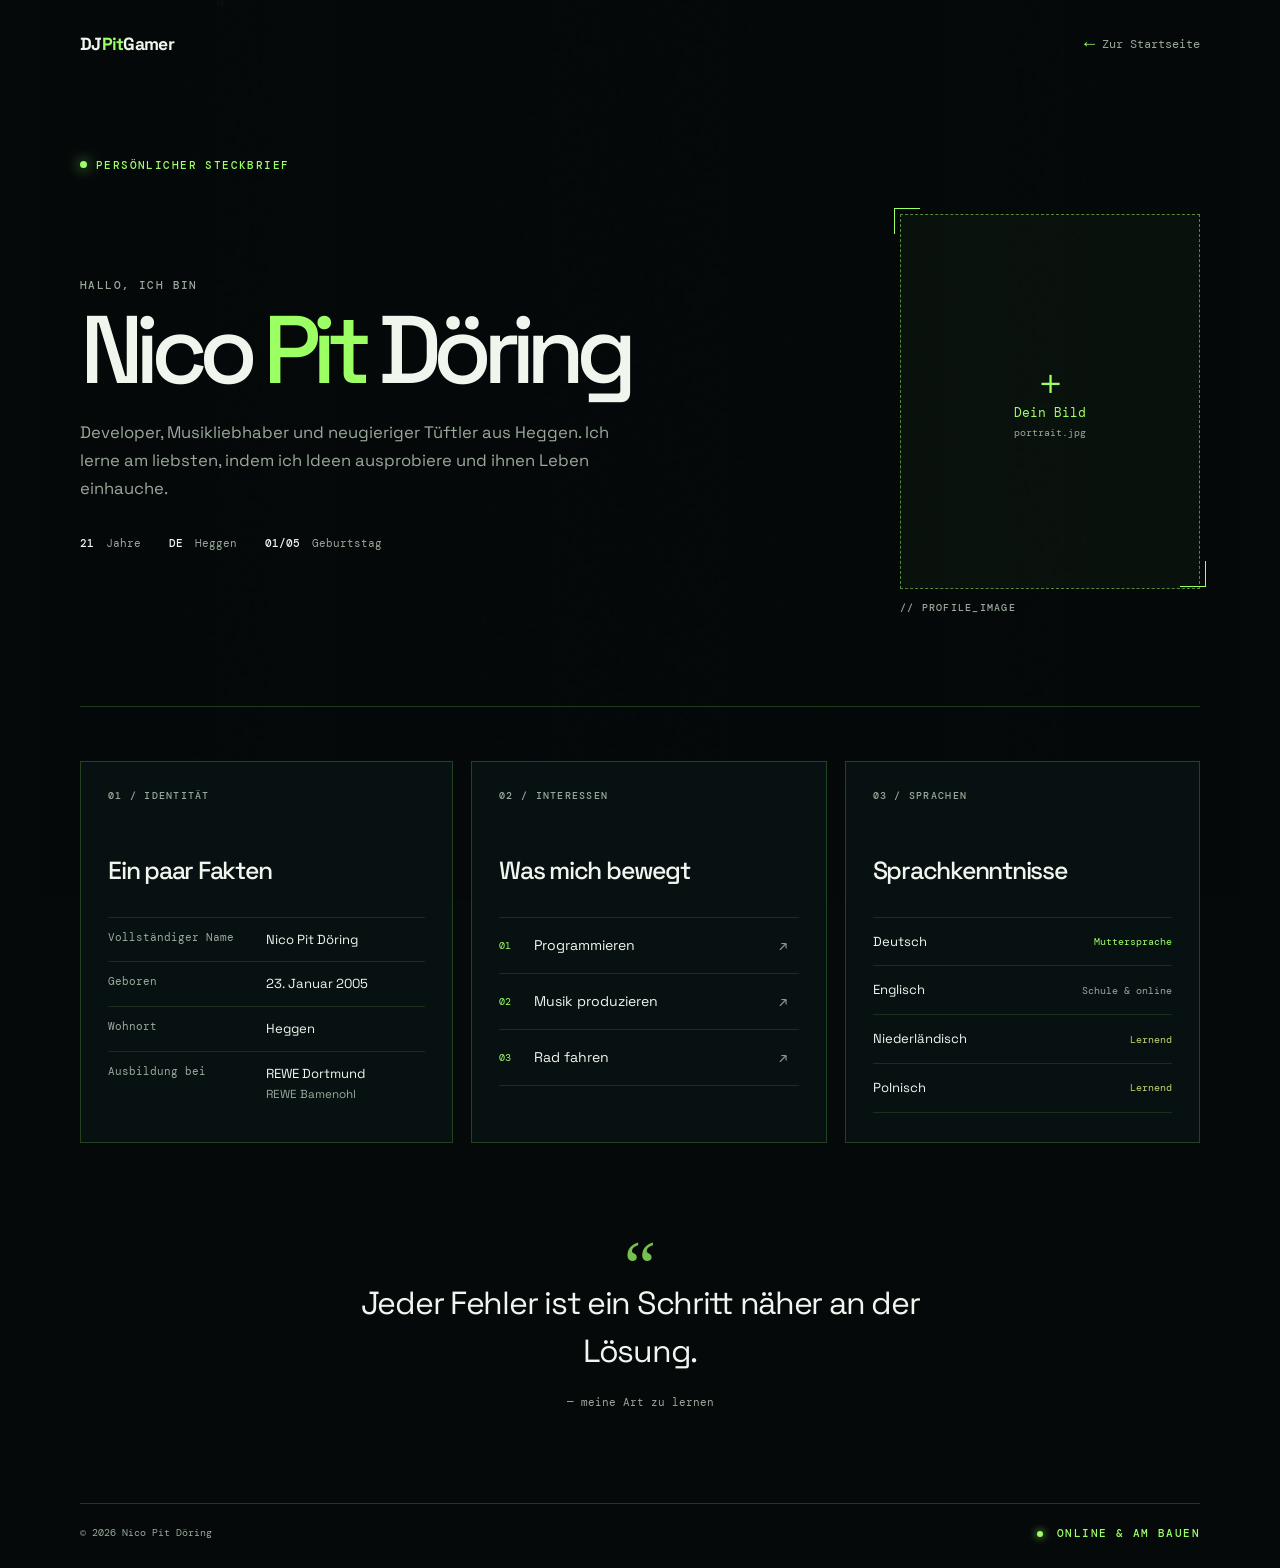
==== about/index.html @ 33ad19eb "Neuer Ordner mit Steckbried Hinzugefügt" ====
<!doctype html>
<html lang="de">
<head>
  <meta charset="utf-8">
  <meta name="viewport" content="width=device-width, initial-scale=1">
  <meta name="description" content="Privater Steckbrief von Nico Pit Döring – Entwickler, Musikproduzent und Fahrradfahrer.">
  <title>Über mich | Nico Pit Döring</title>
  <link rel="preconnect" href="https://fonts.googleapis.com">
  <link rel="preconnect" href="https://fonts.gstatic.com" crossorigin>
  <link href="https://fonts.googleapis.com/css2?family=DM+Mono:wght@400;500&family=Space+Grotesk:wght@400;500;600;700&display=swap" rel="stylesheet">
  <link rel="stylesheet" href="about.css">
</head>
<body>
  <canvas id="matrix" aria-hidden="true"></canvas>
  <div class="noise" aria-hidden="true"></div>

  <header class="site-header">
    <a class="brand" href="index.html" aria-label="Zur Startseite">DJ<span>Pit</span>Gamer</a>
    <a class="back-link" href="index.html"><span aria-hidden="true">←</span> Zur Startseite</a>
  </header>

  <main class="page-shell">
    <section class="profile-hero" aria-labelledby="page-title">
      <div class="eyebrow"><span></span> Persönlicher Steckbrief</div>
      <div class="hero-grid">
        <div class="intro-copy">
          <p class="kicker">Hallo, ich bin</p>
          <h1 id="page-title">Nico <strong>Pit</strong> Döring</h1>
          <p class="lead">Developer, Musikliebhaber und neugieriger Tüftler aus Heggen. Ich lerne am liebsten, indem ich Ideen ausprobiere und ihnen Leben einhauche.</p>
          <div class="quick-facts" aria-label="Kurzinformationen">
            <span><b>21</b> Jahre</span>
            <span><b>DE</b> Heggen</span>
            <span><b>01/05</b> Geburtstag</span>
          </div>
        </div>

        <div class="portrait-wrap">
          <!-- Bild hier einfügen: <img src="images/nico.jpg" alt="Portrait von Nico Pit Döring"> -->
          <div class="portrait-placeholder" role="img" aria-label="Platzhalter für ein persönliches Portrait">
            <div class="portrait-icon">＋</div>
            <span>Dein Bild</span>
            <small>portrait.jpg</small>
          </div>
          <span class="portrait-label">// profile_image</span>
        </div>
      </div>
    </section>

    <section class="details-grid" aria-label="Steckbriefdetails">
      <article class="info-card identity-card">
        <div class="card-label">01 / IDENTITÄT</div>
        <h2>Ein paar Fakten</h2>
        <dl class="facts-list">
          <div><dt>Vollständiger Name</dt><dd>Nico Pit Döring</dd></div>
          <div><dt>Geboren</dt><dd>23. Januar 2005</dd></div>
          <div><dt>Wohnort</dt><dd>Heggen</dd></div>
          <div><dt>Ausbildung bei</dt><dd>REWE Dortmund<br><span>REWE Bamenohl</span></dd></div>
        </dl>
      </article>

      <article class="info-card">
        <div class="card-label">02 / INTERESSEN</div>
        <h2>Was mich bewegt</h2>
        <div class="interest-list">
          <div class="interest"><span class="interest-number">01</span><span>Programmieren</span><i>↗</i></div>
          <div class="interest"><span class="interest-number">02</span><span>Musik produzieren</span><i>↗</i></div>
          <div class="interest"><span class="interest-number">03</span><span>Rad fahren</span><i>↗</i></div>
        </div>
      </article>

      <article class="info-card languages-card">
        <div class="card-label">03 / SPRACHEN</div>
        <h2>Sprachkenntnisse</h2>
        <div class="language-list">
          <div class="language-row"><span>Deutsch</span><span class="level native">Muttersprache</span></div>
          <div class="language-row"><span>Englisch</span><span class="level">Schule &amp; online</span></div>
          <div class="language-row"><span>Niederländisch</span><span class="level learning">Lernend</span></div>
          <div class="language-row"><span>Polnisch</span><span class="level learning">Lernend</span></div>
        </div>
      </article>
    </section>

    <section class="quote-section" aria-label="Persönliches Motto">
      <span class="quote-mark">“</span>
      <blockquote>Jeder Fehler ist ein Schritt näher an der Lösung.</blockquote>
      <span class="quote-caption">— meine Art zu lernen</span>
    </section>
  </main>

  <footer class="site-footer">
    <span>© 2026 Nico Pit Döring</span>
    <span class="footer-status"><i></i> online &amp; am bauen</span>
  </footer>

  <script>
    (() => {
      const canvas = document.getElementById('matrix');
      const ctx = canvas.getContext('2d');
      const chars = 'アカサタナハマヤラワ0123456789ABCDEFGHIJKLMNOPQRSTUVWXYZ<>[]{}';
      let columns = 0;
      let drops = [];
      let fontSize = 15;

      function resize() {
        const density = window.innerWidth < 600 ? 24 : 18;
        fontSize = window.innerWidth < 600 ? 13 : 15;
        canvas.width = window.innerWidth;
        canvas.height = window.innerHeight;
        columns = Math.ceil(canvas.width / density);
        drops = Array.from({ length: columns }, () => Math.random() * -40);
      }

      function draw() {
        ctx.fillStyle = 'rgba(5, 9, 10, 0.085)';
        ctx.fillRect(0, 0, canvas.width, canvas.height);
        ctx.font = `${fontSize}px DM Mono, monospace`;
        for (let i = 0; i < drops.length; i++) {
          const char = chars[Math.floor(Math.random() * chars.length)];
          const x = i * (window.innerWidth < 600 ? 24 : 18);
          const y = drops[i] * fontSize;
          ctx.fillStyle = Math.random() > 0.94 ? '#d9ff72' : 'rgba(126, 241, 65, 0.42)';
          ctx.fillText(char, x, y);
          if (y > canvas.height && Math.random() > 0.975) drops[i] = 0;
          drops[i] += 0.72;
        }
        requestAnimationFrame(draw);
      }

      window.addEventListener('resize', resize, { passive: true });
      resize();
      draw();
    })();
  </script>
</body>
</html>
---- about/about.css ----
:root {
  --bg: #05090a;
  --panel: rgba(10, 20, 20, .84);
  --line: rgba(152, 255, 97, .2);
  --text: #f0f5ee;
  --muted: #9aa99b;
  --green: #9cff64;
  --green-soft: #7ef141;
  --mono: 'DM Mono', monospace;
  --sans: 'Space Grotesk', system-ui, sans-serif;
}

* { box-sizing: border-box; }
html { scroll-behavior: smooth; }
body {
  margin: 0;
  min-width: 320px;
  color: var(--text);
  background: var(--bg);
  font-family: var(--sans);
  line-height: 1.5;
  overflow-x: hidden;
}

#matrix { position: fixed; inset: 0; z-index: -3; opacity: .72; }
.noise {
  position: fixed; inset: 0; z-index: -2; pointer-events: none; opacity: .04;
  background-image: url("data:image/svg+xml,%3Csvg viewBox='0 0 160 160' xmlns='http://www.w3.org/2000/svg'%3E%3Cfilter id='n'%3E%3CfeTurbulence type='fractalNoise' baseFrequency='.8' numOctaves='4' stitchTiles='stitch'/%3E%3C/filter%3E%3Crect width='100%25' height='100%25' filter='url(%23n)' opacity='.5'/%3E%3C/svg%3E");
}
body::after { content: ''; position: fixed; inset: 0; z-index: -1; pointer-events: none; background: linear-gradient(90deg, rgba(5,9,10,.96) 0%, rgba(5,9,10,.72) 50%, rgba(5,9,10,.96) 100%); }

.site-header, .site-footer, .page-shell { width: min(1120px, calc(100% - 48px)); margin-inline: auto; }
.site-header { display: flex; justify-content: space-between; align-items: center; padding: 30px 0; }
.brand { color: var(--text); font-size: 1.1rem; font-weight: 700; letter-spacing: -.04em; text-decoration: none; }
.brand span { color: var(--green); }
.back-link { color: var(--muted); font-family: var(--mono); font-size: .75rem; text-decoration: none; transition: color .2s ease; }
.back-link:hover { color: var(--green); }
.back-link span { color: var(--green); font-size: 1.15rem; vertical-align: -1px; }

.profile-hero { padding: 70px 0 92px; border-bottom: 1px solid var(--line); }
.eyebrow, .card-label, .portrait-label, .kicker, .footer-status { color: var(--green); font: 500 .68rem var(--mono); letter-spacing: .13em; text-transform: uppercase; }
.eyebrow { display: flex; align-items: center; gap: 9px; margin-bottom: 42px; }
.eyebrow span { width: 7px; height: 7px; border-radius: 50%; background: var(--green); box-shadow: 0 0 14px var(--green); }
.hero-grid { display: grid; grid-template-columns: 1fr 300px; align-items: center; gap: 80px; }
.kicker { margin: 0 0 14px; color: var(--muted); }
h1, h2, p { margin-top: 0; }
h1 { max-width: 700px; margin-bottom: 25px; font-size: clamp(3.4rem, 7.5vw, 6.8rem); font-weight: 500; letter-spacing: -.095em; line-height: .92; }
h1 strong { color: var(--green); font-weight: 500; }
.lead { max-width: 570px; margin-bottom: 32px; color: var(--muted); font-size: 1.04rem; line-height: 1.7; }
.quick-facts { display: flex; flex-wrap: wrap; gap: 12px 28px; color: var(--muted); font: .7rem var(--mono); }
.quick-facts b { margin-right: 5px; color: var(--text); font-weight: 500; }

.portrait-wrap { position: relative; }
.portrait-placeholder { aspect-ratio: 4 / 5; display: flex; flex-direction: column; justify-content: center; align-items: center; gap: 5px; color: var(--green); border: 1px dashed rgba(156,255,100,.5); background: rgba(156,255,100,.04); text-align: center; }
.portrait-placeholder::before, .portrait-placeholder::after { content: ''; position: absolute; width: 25px; height: 25px; border-color: var(--green); }
.portrait-placeholder::before { top: -6px; left: -6px; border-top: 1px solid; border-left: 1px solid; }
.portrait-placeholder::after { right: -6px; bottom: 27px; border-right: 1px solid; border-bottom: 1px solid; }
.portrait-icon { font-size: 2.2rem; font-weight: 300; line-height: 1; }
.portrait-placeholder span { font: .8rem var(--mono); }
.portrait-placeholder small { color: var(--muted); font: .65rem var(--mono); }
.portrait-label { display: block; margin-top: 12px; color: var(--muted); font-size: .6rem; }

.details-grid { display: grid; grid-template-columns: 1.05fr 1fr 1fr; gap: 18px; padding: 54px 0 70px; }
.info-card { min-height: 320px; padding: 27px; border: 1px solid var(--line); background: var(--panel); backdrop-filter: blur(8px); }
.card-label { margin-bottom: 50px; color: var(--muted); font-size: .61rem; }
h2 { margin-bottom: 28px; font-size: 1.55rem; font-weight: 500; letter-spacing: -.05em; }
.facts-list { margin: 0; }
.facts-list div { display: grid; grid-template-columns: 1fr 1.12fr; gap: 15px; padding: 12px 0; border-top: 1px solid rgba(152,255,97,.12); }
.facts-list dt { color: var(--muted); font: .68rem var(--mono); }
.facts-list dd { margin: 0; font-size: .82rem; }
.facts-list dd span { color: var(--muted); font-size: .73rem; }
.interest-list { border-top: 1px solid rgba(152,255,97,.12); }
.interest { display: grid; grid-template-columns: 35px 1fr 20px; align-items: center; padding: 17px 0; border-bottom: 1px solid rgba(152,255,97,.12); font-size: .88rem; }
.interest-number { color: var(--green); font: .65rem var(--mono); }
.interest i { color: var(--muted); font-style: normal; }
.language-list { border-top: 1px solid rgba(152,255,97,.12); }
.language-row { display: flex; justify-content: space-between; align-items: center; gap: 12px; padding: 14px 0; border-bottom: 1px solid rgba(152,255,97,.12); font-size: .82rem; }
.level { color: var(--muted); font: .61rem var(--mono); text-align: right; }
.level.native { color: var(--green); }
.level.learning { color: #c4d56e; }

.quote-section { padding: 18px 0 90px; text-align: center; }
.quote-mark { display: block; height: 48px; color: var(--green); font: 4.5rem Georgia, serif; line-height: 1; opacity: .75; }
blockquote { max-width: 650px; margin: 0 auto 14px; font-size: clamp(1.35rem, 3vw, 2rem); letter-spacing: -.04em; }
.quote-caption { color: var(--muted); font: .68rem var(--mono); }
.site-footer { display: flex; justify-content: space-between; padding: 22px 0 28px; border-top: 1px solid var(--line); color: var(--muted); font: .65rem var(--mono); }
.footer-status i { display: inline-block; width: 6px; height: 6px; margin-right: 6px; border-radius: 50%; background: var(--green); box-shadow: 0 0 8px var(--green); }

@media (max-width: 850px) { .hero-grid { grid-template-columns: 1fr 220px; gap: 35px; } .details-grid { grid-template-columns: 1fr 1fr; } .languages-card { grid-column: 1 / -1; min-height: auto; } }
@media (max-width: 620px) {
  .site-header, .site-footer, .page-shell { width: min(100% - 36px, 500px); }
  .site-header { padding: 22px 0; }
  .profile-hero { padding: 45px 0 58px; }
  .eyebrow { margin-bottom: 30px; }
  .hero-grid { display: flex; flex-direction: column-reverse; align-items: stretch; gap: 38px; }
  .portrait-wrap { width: min(210px, 65vw); margin-inline: auto; }
  h1 { font-size: clamp(3.1rem, 17vw, 5rem); }
  .lead { font-size: .95rem; }
  .quick-facts { gap: 9px 17px; }
  .details-grid { display: block; padding: 38px 0 58px; }
  .info-card { min-height: 0; margin-bottom: 14px; padding: 23px; }
  .card-label { margin-bottom: 32px; }
  .languages-card { margin-bottom: 0; }
  .quote-section { padding-bottom: 60px; }
  .site-footer { flex-direction: column; gap: 10px; }
}
@media (prefers-reduced-motion: reduce) { html { scroll-behavior: auto; } }
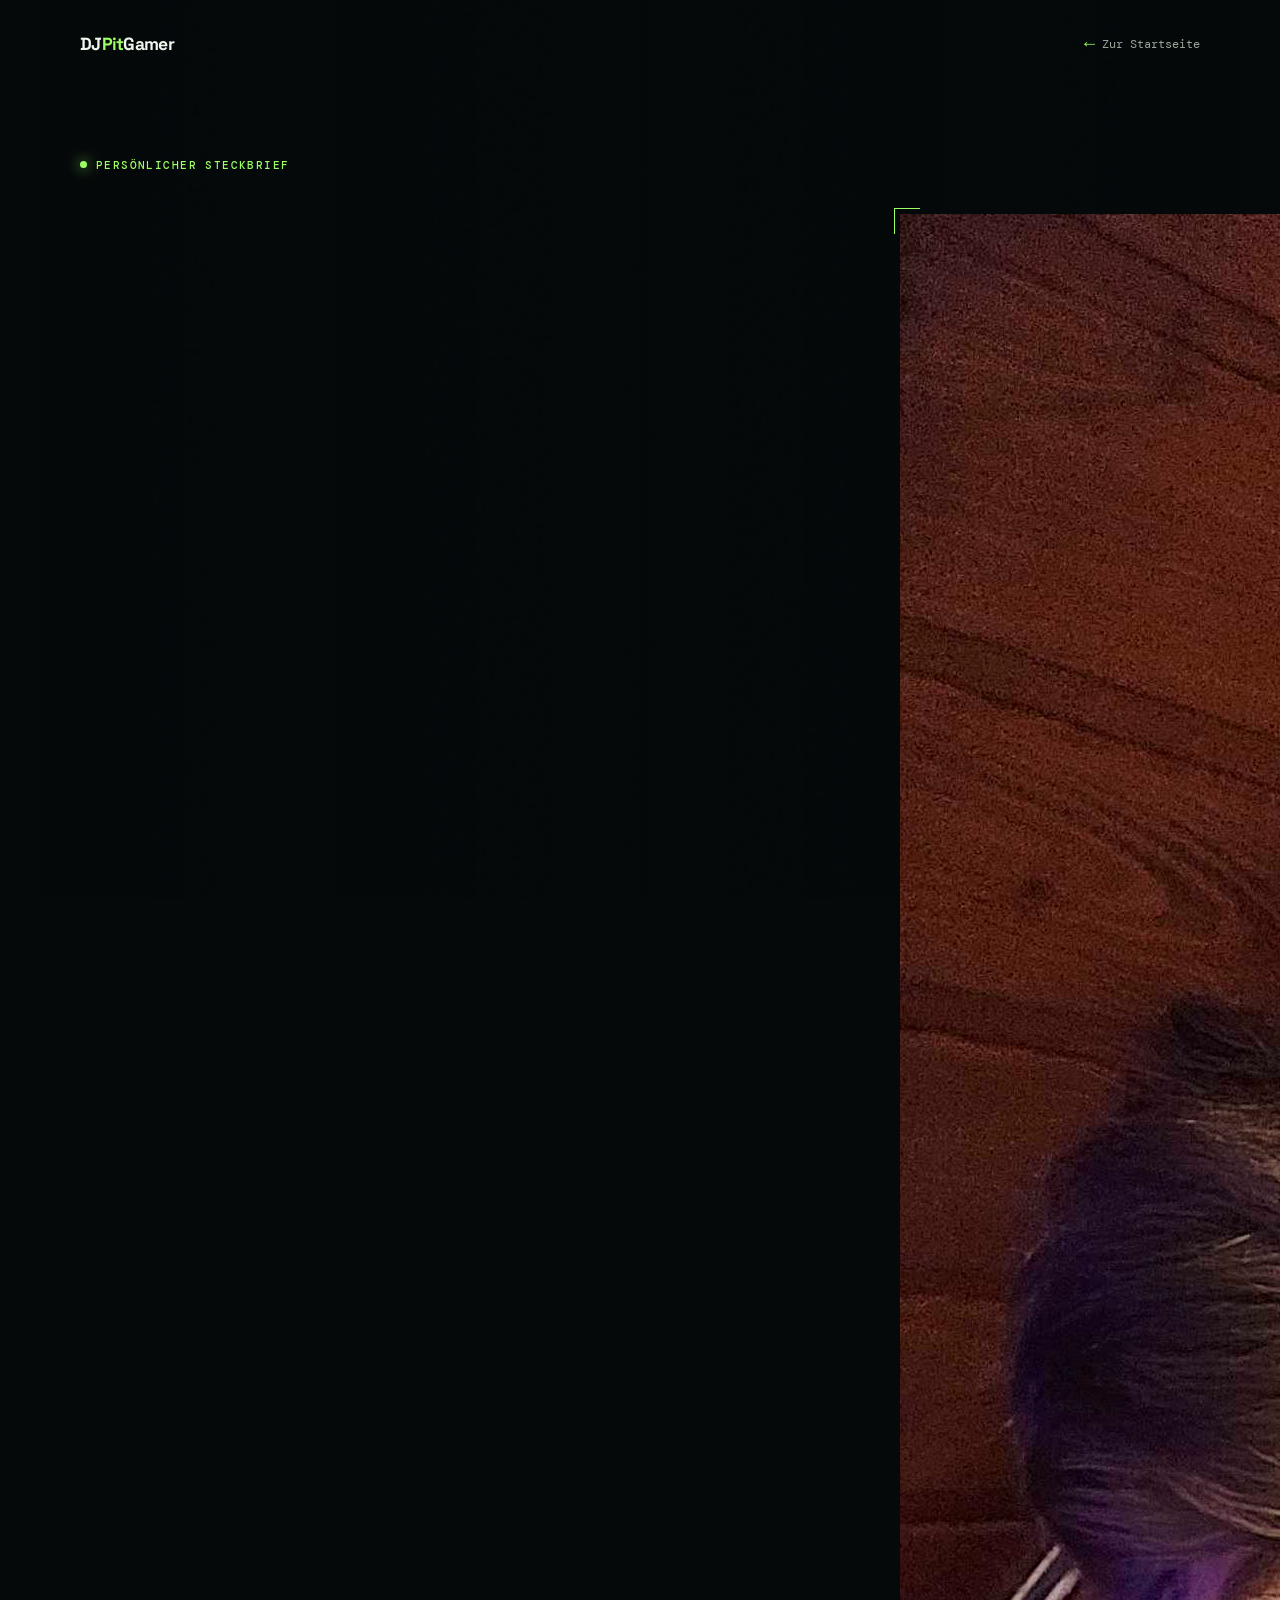
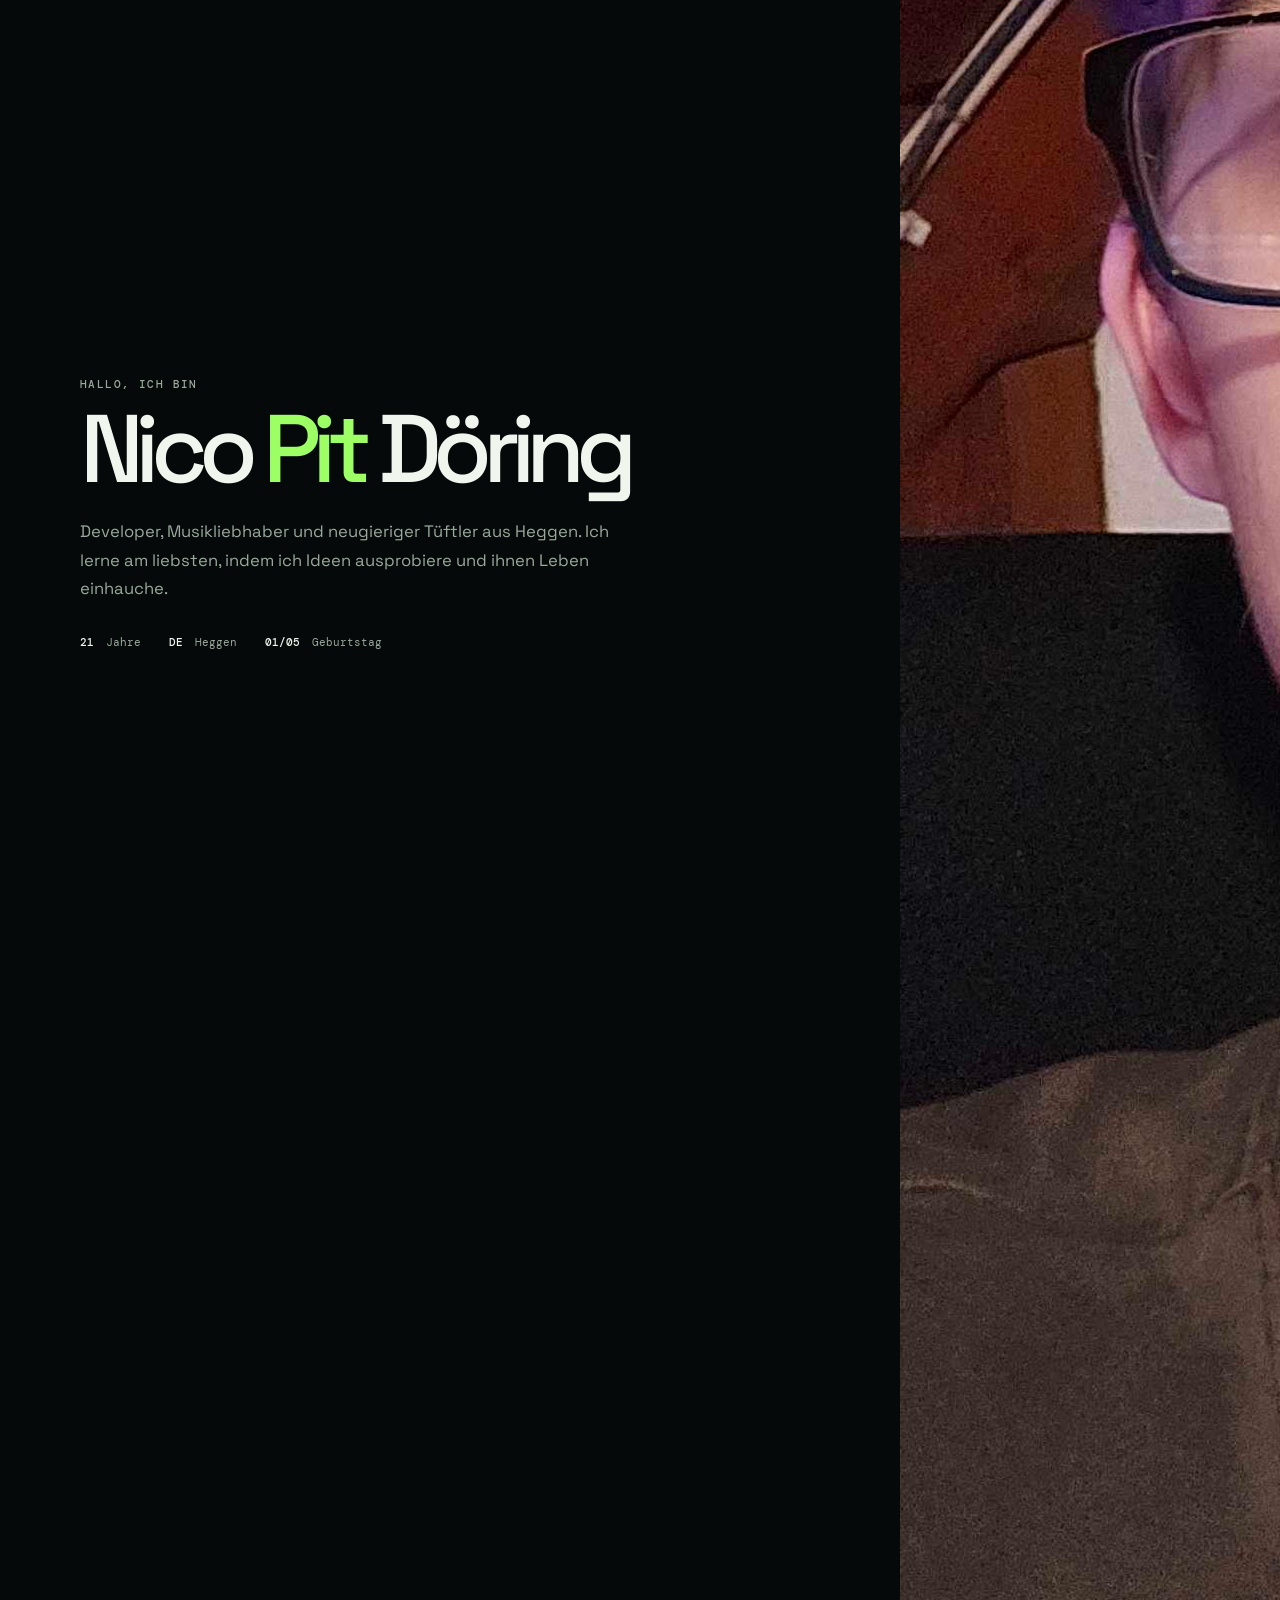
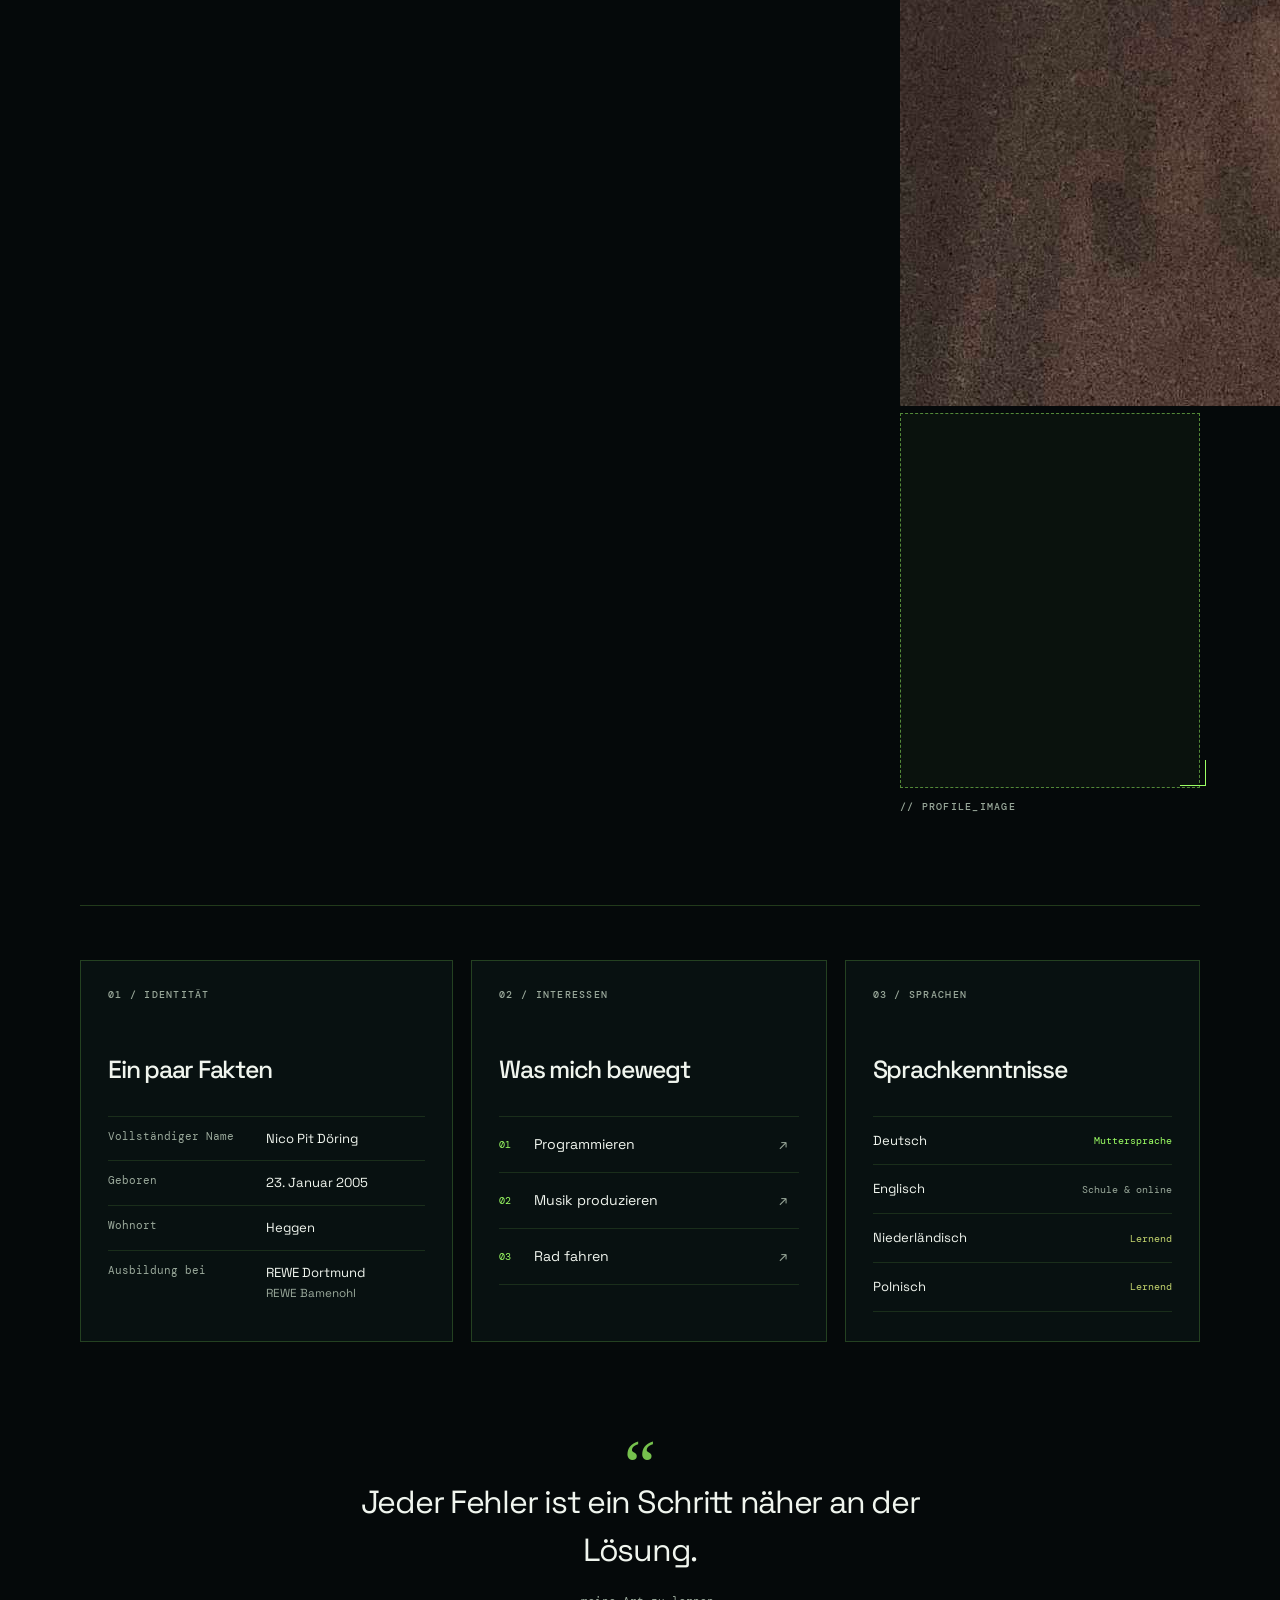
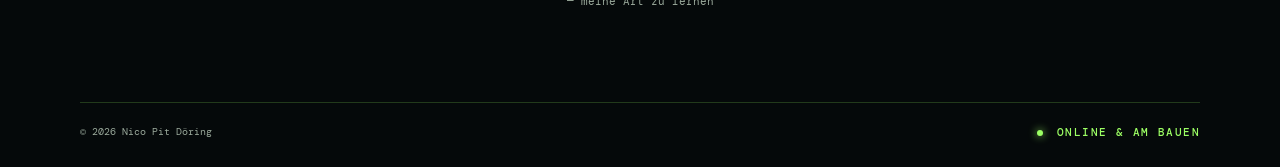
==== commit c044178c: "BILD" ====
--- a/about/index.html
+++ b/about/index.html
@@ -35,11 +35,9 @@
         </div>
 
         <div class="portrait-wrap">
-          <!-- Bild hier einfügen: <img src="images/nico.jpg" alt="Portrait von Nico Pit Döring"> -->
+          <img src="images/Nico.jpg" alt="Portrait von Nico Pit Döring">
           <div class="portrait-placeholder" role="img" aria-label="Platzhalter für ein persönliches Portrait">
-            <div class="portrait-icon">＋</div>
-            <span>Dein Bild</span>
-            <small>portrait.jpg</small>
+            <div class="portrait-icon"></div>
           </div>
           <span class="portrait-label">// profile_image</span>
         </div>
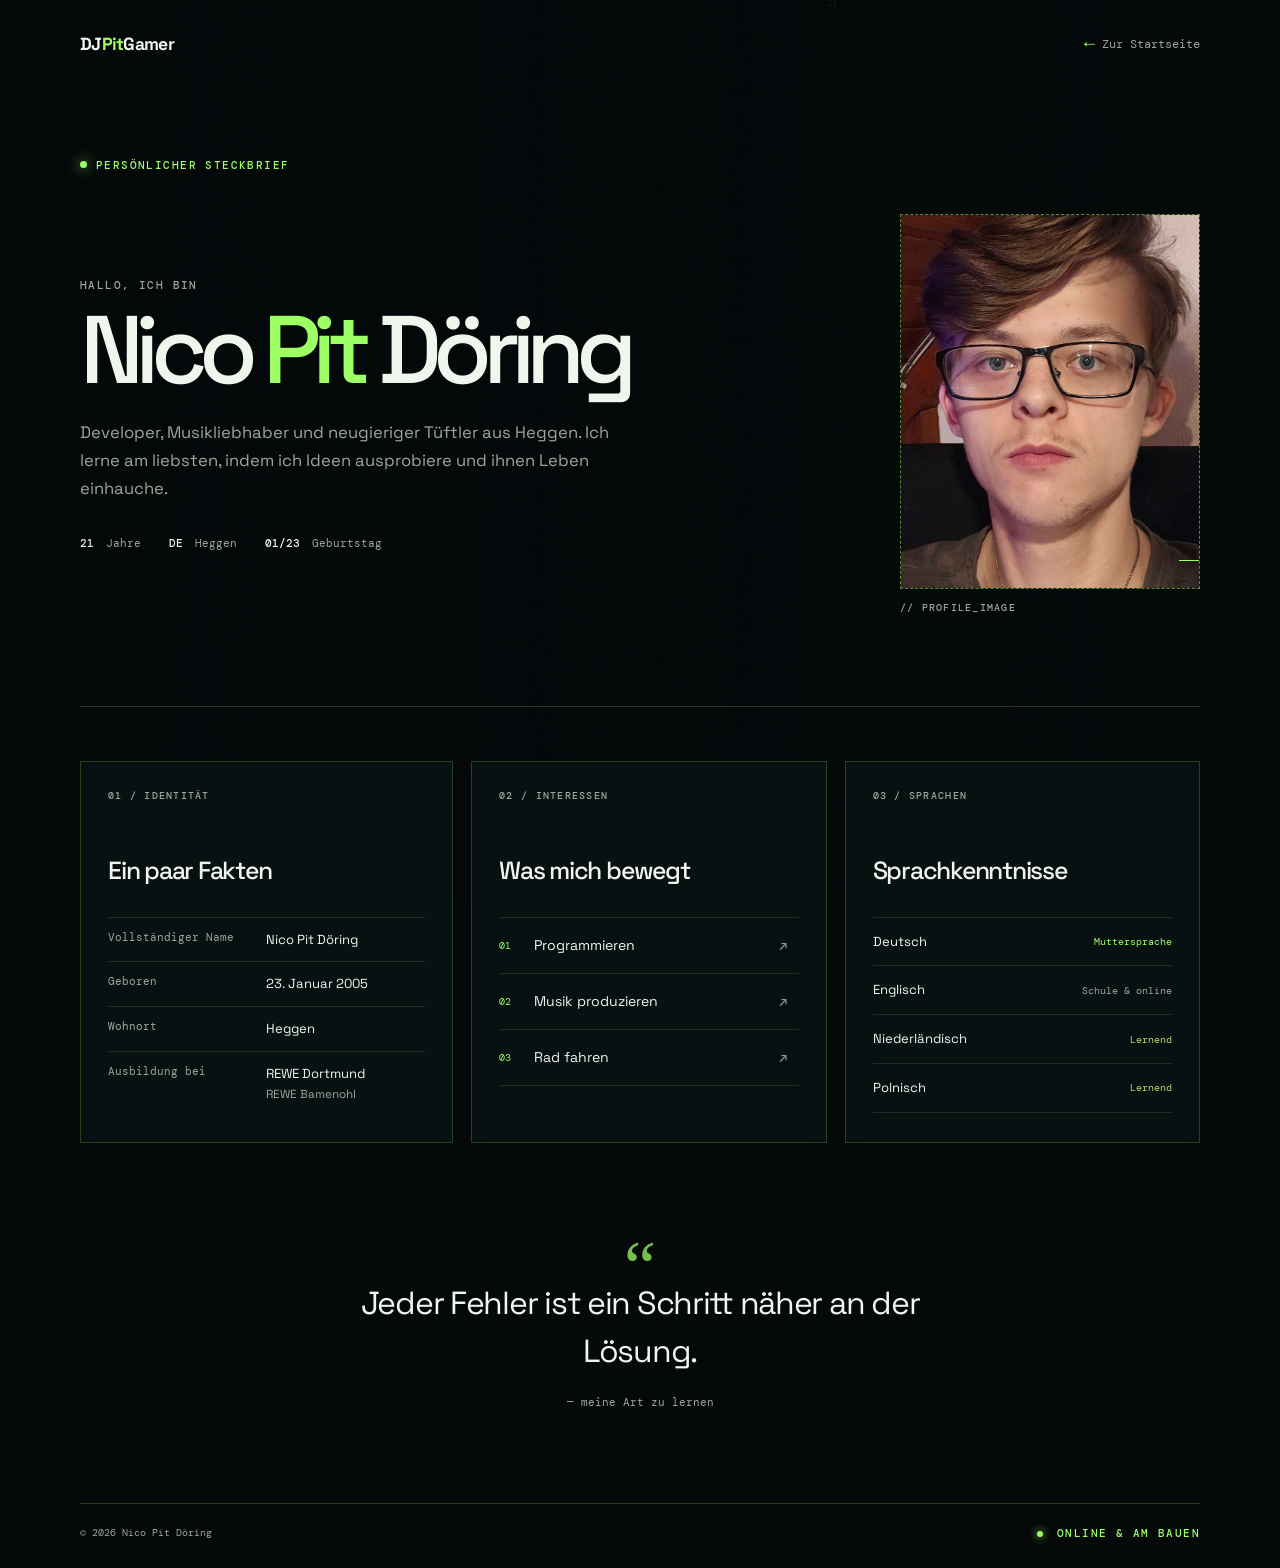
==== commit 452952bd: "Vollständige Steckbrief jongens" ====
--- a/about/index.html
+++ b/about/index.html
@@ -30,16 +30,15 @@
           <div class="quick-facts" aria-label="Kurzinformationen">
             <span><b>21</b> Jahre</span>
             <span><b>DE</b> Heggen</span>
-            <span><b>01/05</b> Geburtstag</span>
+            <span><b>01/23</b> Geburtstag</span>
           </div>
         </div>
 
         <div class="portrait-wrap">
-          <img src="images/Nico.jpg" alt="Portrait von Nico Pit Döring">
-          <div class="portrait-placeholder" role="img" aria-label="Platzhalter für ein persönliches Portrait">
-            <div class="portrait-icon"></div>
-          </div>
-          <span class="portrait-label">// profile_image</span>
+            <div class="portrait-placeholder" role="img" aria-label="Portrait von Nico Pit Döring">
+                <img src="images/Nico.jpg" alt="Portrait von Nico Pit Döring">
+            </div>
+            <span class="portrait-label">// profile_image</span>
         </div>
       </div>
     </section>
--- a/about/about.css
+++ b/about/about.css
@@ -51,7 +51,29 @@
 .quick-facts b { margin-right: 5px; color: var(--text); font-weight: 500; }
 
 .portrait-wrap { position: relative; }
-.portrait-placeholder { aspect-ratio: 4 / 5; display: flex; flex-direction: column; justify-content: center; align-items: center; gap: 5px; color: var(--green); border: 1px dashed rgba(156,255,100,.5); background: rgba(156,255,100,.04); text-align: center; }
+
+.portrait-placeholder {
+  position: relative;
+  overflow: hidden; /* Verhindert, dass das Bild über die Ecken hinaussteht */
+  aspect-ratio: 4 / 5;
+  display: flex;
+  flex-direction: column;
+  justify-content: center;
+  align-items: center;
+  gap: 5px;
+  color: var(--green);
+  border: 1px dashed rgba(156,255,100,.5);
+  background: rgba(156,255,100,.04);
+  text-align: center;
+}
+
+/* --- HIER NEU HINZUFÜGEN --- */
+.portrait-placeholder img {
+  width: 100%;
+  height: 100%;
+  object-fit: cover; /* Passt das Bild perfekt in den 4:5 Rahmen ein, ohne es zu verzerren */
+  display: block;
+}
 .portrait-placeholder::before, .portrait-placeholder::after { content: ''; position: absolute; width: 25px; height: 25px; border-color: var(--green); }
 .portrait-placeholder::before { top: -6px; left: -6px; border-top: 1px solid; border-left: 1px solid; }
 .portrait-placeholder::after { right: -6px; bottom: 27px; border-right: 1px solid; border-bottom: 1px solid; }
@@ -93,7 +115,46 @@
   .profile-hero { padding: 45px 0 58px; }
   .eyebrow { margin-bottom: 30px; }
   .hero-grid { display: flex; flex-direction: column-reverse; align-items: stretch; gap: 38px; }
-  .portrait-wrap { width: min(210px, 65vw); margin-inline: auto; }
+
+  .portrait-wrap {
+  position: relative;
+}
+
+/* Bild styling & Einpassung in die Box */
+.portrait-wrap img {
+  width: 100%;
+  aspect-ratio: 4 / 5;
+  object-fit: cover;
+  display: block;
+  border: 1px dashed rgba(156, 255, 100, .5);
+  background: rgba(156, 255, 100, .04);
+}
+
+/* Grüne Eck-Akzente für den Cyberpunk/Tech-Look */
+.portrait-wrap::before, 
+.portrait-wrap::after {
+  content: '';
+  position: absolute;
+  width: 25px;
+  height: 25px;
+  border-color: var(--green);
+  pointer-events: none;
+}
+
+.portrait-wrap::before {
+  top: -6px;
+  left: -6px;
+  border-top: 1px solid;
+  border-left: 1px solid;
+}
+
+.portrait-wrap::after {
+  right: -6px;
+  bottom: 27px; /* Damit der Eck-Akzent über dem Label abschließt */
+  border-right: 1px solid;
+  border-bottom: 1px solid;
+}
+
   h1 { font-size: clamp(3.1rem, 17vw, 5rem); }
   .lead { font-size: .95rem; }
   .quick-facts { gap: 9px 17px; }
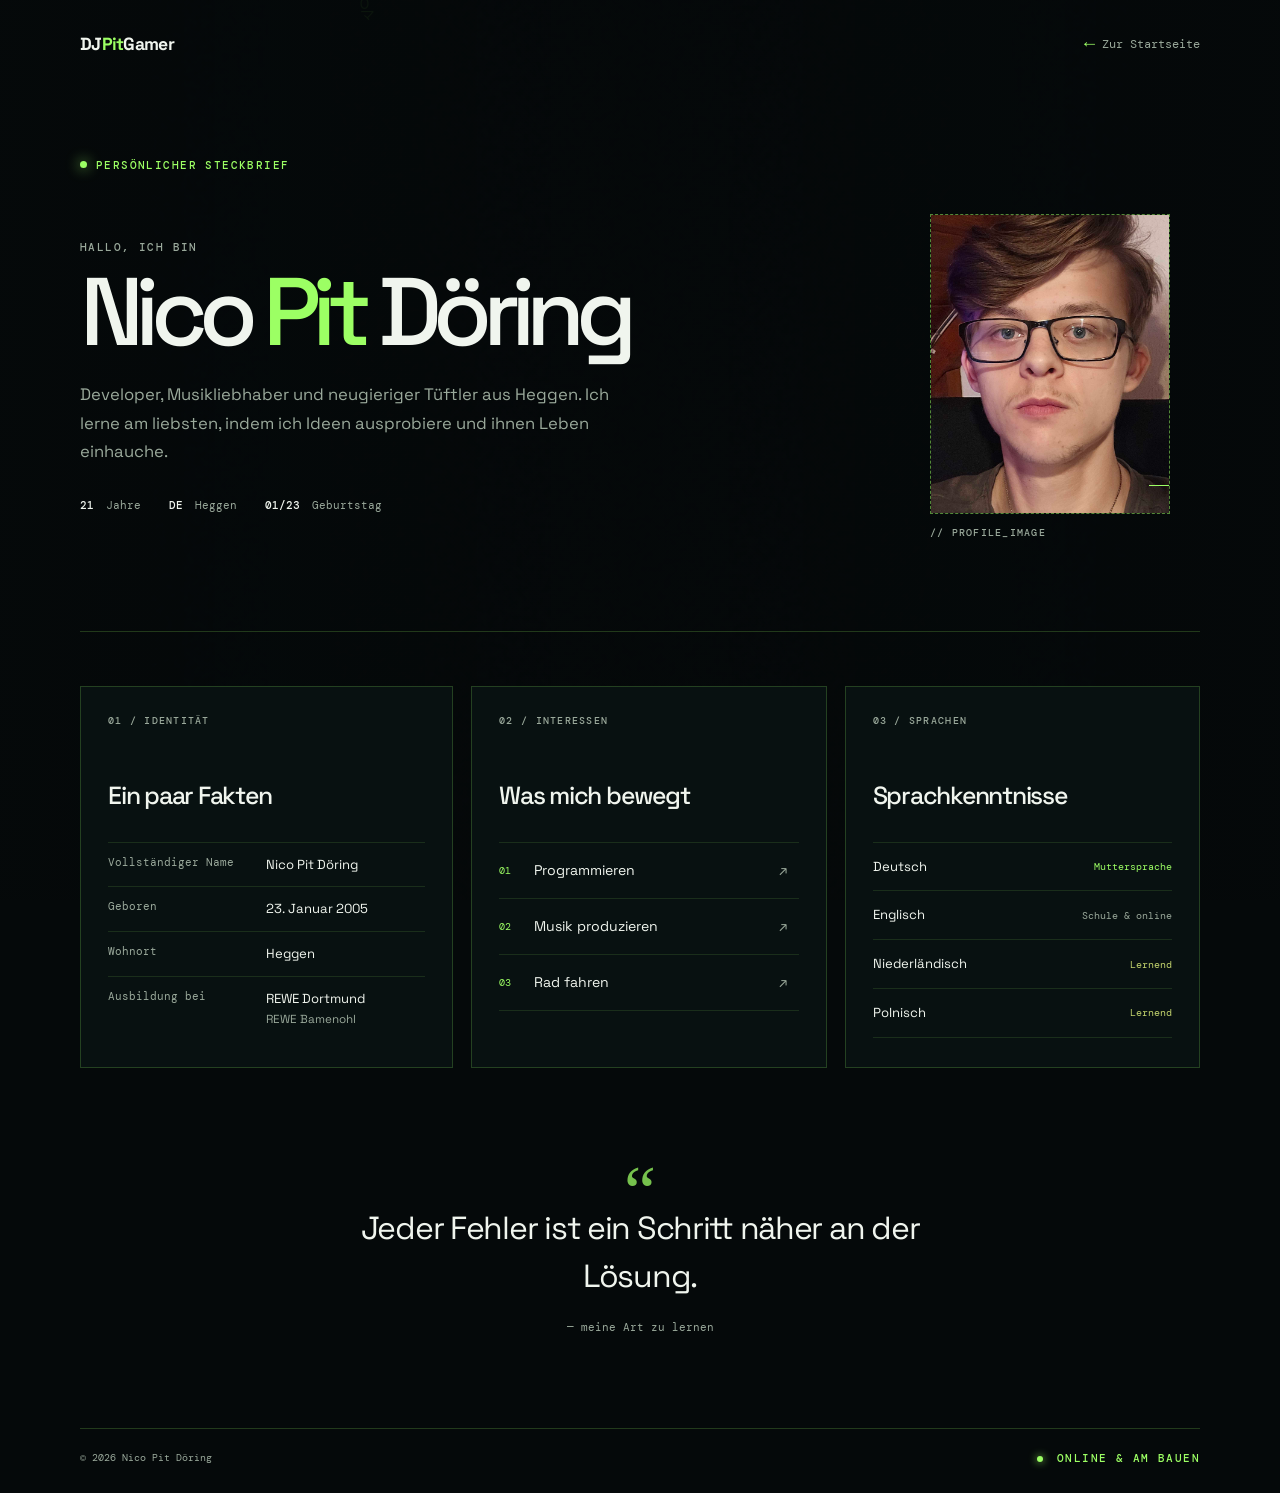
==== commit 809eaeed: "Bug Fixxes 2" ====
--- a/about/index.html
+++ b/about/index.html
@@ -8,7 +8,7 @@
   <link rel="preconnect" href="https://fonts.googleapis.com">
   <link rel="preconnect" href="https://fonts.gstatic.com" crossorigin>
   <link href="https://fonts.googleapis.com/css2?family=DM+Mono:wght@400;500&family=Space+Grotesk:wght@400;500;600;700&display=swap" rel="stylesheet">
-  <link rel="stylesheet" href="about.css">
+  <link rel="stylesheet" href="styles.css">
 </head>
 <body>
   <canvas id="matrix" aria-hidden="true"></canvas>
--- a/about/styles.css
+++ b/about/styles.css
@@ -0,0 +1,173 @@
+:root {
+  --bg: #05090a;
+  --panel: rgba(10, 20, 20, .84);
+  --line: rgba(152, 255, 97, .2);
+  --text: #f0f5ee;
+  --muted: #9aa99b;
+  --green: #9cff64;
+  --green-soft: #7ef141;
+  --mono: 'DM Mono', monospace;
+  --sans: 'Space Grotesk', system-ui, sans-serif;
+}
+
+* { box-sizing: border-box; }
+html { scroll-behavior: smooth; }
+body {
+  margin: 0;
+  min-width: 320px;
+  color: var(--text);
+  background: var(--bg);
+  font-family: var(--sans);
+  line-height: 1.5;
+  overflow-x: hidden;
+}
+
+#matrix { position: fixed; inset: 0; z-index: -3; opacity: .72; }
+.noise {
+  position: fixed; inset: 0; z-index: -2; pointer-events: none; opacity: .04;
+  background-image: url("data:image/svg+xml,%3Csvg viewBox='0 0 160 160' xmlns='http://www.w3.org/2000/svg'%3E%3Cfilter id='n'%3E%3CfeTurbulence type='fractalNoise' baseFrequency='.8' numOctaves='4' stitchTiles='stitch'/%3E%3C/filter%3E%3Crect width='100%25' height='100%25' filter='url(%23n)' opacity='.5'/%3E%3C/svg%3E");
+}
+body::after { content: ''; position: fixed; inset: 0; z-index: -1; pointer-events: none; background: linear-gradient(90deg, rgba(5,9,10,.96) 0%, rgba(5,9,10,.72) 50%, rgba(5,9,10,.96) 100%); }
+
+.site-header, .site-footer, .page-shell { width: min(1120px, calc(100% - 48px)); margin-inline: auto; }
+.site-header { display: flex; justify-content: space-between; align-items: center; padding: 30px 0; }
+.brand { color: var(--text); font-size: 1.1rem; font-weight: 700; letter-spacing: -.04em; text-decoration: none; }
+.brand span { color: var(--green); }
+.back-link { color: var(--muted); font-family: var(--mono); font-size: .75rem; text-decoration: none; transition: color .2s ease; }
+.back-link:hover { color: var(--green); }
+.back-link span { color: var(--green); font-size: 1.15rem; vertical-align: -1px; }
+
+.profile-hero { padding: 70px 0 92px; border-bottom: 1px solid var(--line); }
+.eyebrow, .card-label, .portrait-label, .kicker, .footer-status { color: var(--green); font: 500 .68rem var(--mono); letter-spacing: .13em; text-transform: uppercase; }
+.eyebrow { display: flex; align-items: center; gap: 9px; margin-bottom: 42px; }
+.eyebrow span { width: 7px; height: 7px; border-radius: 50%; background: var(--green); box-shadow: 0 0 14px var(--green); }
+.hero-grid { display: grid; grid-template-columns: 1fr 300px; align-items: center; gap: 80px; }
+.kicker { margin: 0 0 14px; color: var(--muted); }
+h1, h2, p { margin-top: 0; }
+h1 { max-width: 700px; margin-bottom: 25px; font-size: clamp(3.4rem, 7.5vw, 6.8rem); font-weight: 500; letter-spacing: -.095em; line-height: .92; }
+h1 strong { color: var(--green); font-weight: 500; }
+.lead { max-width: 570px; margin-bottom: 32px; color: var(--muted); font-size: 1.04rem; line-height: 1.7; }
+.quick-facts { display: flex; flex-wrap: wrap; gap: 12px 28px; color: var(--muted); font: .7rem var(--mono); }
+.quick-facts b { margin-right: 5px; color: var(--text); font-weight: 500; }
+
+.portrait-wrap {
+  position: relative;
+  max-width: 240px; /* Begrenzt die Breite am PC auf eine passende Größe */
+  width: 100%;
+  margin-inline: auto; /* Zentriert die Box im Grid-Bereich */
+}
+
+.portrait-placeholder {
+  position: relative;
+  overflow: hidden; /* Verhindert, dass das Bild über die Ecken hinaussteht */
+  aspect-ratio: 4 / 5;
+  display: flex;
+  flex-direction: column;
+  justify-content: center;
+  align-items: center;
+  gap: 5px;
+  color: var(--green);
+  border: 1px dashed rgba(156,255,100,.5);
+  background: rgba(156,255,100,.04);
+  text-align: center;
+}
+
+/* --- HIER NEU HINZUFÜGEN --- */
+.portrait-placeholder img {
+  width: 100%;
+  height: 100%;
+  object-fit: cover; /* Passt das Bild perfekt in den 4:5 Rahmen ein, ohne es zu verzerren */
+  display: block;
+}
+.portrait-placeholder::before, .portrait-placeholder::after { content: ''; position: absolute; width: 25px; height: 25px; border-color: var(--green); }
+.portrait-placeholder::before { top: -6px; left: -6px; border-top: 1px solid; border-left: 1px solid; }
+.portrait-placeholder::after { right: -6px; bottom: 27px; border-right: 1px solid; border-bottom: 1px solid; }
+.portrait-icon { font-size: 2.2rem; font-weight: 300; line-height: 1; }
+.portrait-placeholder span { font: .8rem var(--mono); }
+.portrait-placeholder small { color: var(--muted); font: .65rem var(--mono); }
+.portrait-label { display: block; margin-top: 12px; color: var(--muted); font-size: .6rem; }
+
+.details-grid { display: grid; grid-template-columns: 1.05fr 1fr 1fr; gap: 18px; padding: 54px 0 70px; }
+.info-card { min-height: 320px; padding: 27px; border: 1px solid var(--line); background: var(--panel); backdrop-filter: blur(8px); }
+.card-label { margin-bottom: 50px; color: var(--muted); font-size: .61rem; }
+h2 { margin-bottom: 28px; font-size: 1.55rem; font-weight: 500; letter-spacing: -.05em; }
+.facts-list { margin: 0; }
+.facts-list div { display: grid; grid-template-columns: 1fr 1.12fr; gap: 15px; padding: 12px 0; border-top: 1px solid rgba(152,255,97,.12); }
+.facts-list dt { color: var(--muted); font: .68rem var(--mono); }
+.facts-list dd { margin: 0; font-size: .82rem; }
+.facts-list dd span { color: var(--muted); font-size: .73rem; }
+.interest-list { border-top: 1px solid rgba(152,255,97,.12); }
+.interest { display: grid; grid-template-columns: 35px 1fr 20px; align-items: center; padding: 17px 0; border-bottom: 1px solid rgba(152,255,97,.12); font-size: .88rem; }
+.interest-number { color: var(--green); font: .65rem var(--mono); }
+.interest i { color: var(--muted); font-style: normal; }
+.language-list { border-top: 1px solid rgba(152,255,97,.12); }
+.language-row { display: flex; justify-content: space-between; align-items: center; gap: 12px; padding: 14px 0; border-bottom: 1px solid rgba(152,255,97,.12); font-size: .82rem; }
+.level { color: var(--muted); font: .61rem var(--mono); text-align: right; }
+.level.native { color: var(--green); }
+.level.learning { color: #c4d56e; }
+
+.quote-section { padding: 18px 0 90px; text-align: center; }
+.quote-mark { display: block; height: 48px; color: var(--green); font: 4.5rem Georgia, serif; line-height: 1; opacity: .75; }
+blockquote { max-width: 650px; margin: 0 auto 14px; font-size: clamp(1.35rem, 3vw, 2rem); letter-spacing: -.04em; }
+.quote-caption { color: var(--muted); font: .68rem var(--mono); }
+.site-footer { display: flex; justify-content: space-between; padding: 22px 0 28px; border-top: 1px solid var(--line); color: var(--muted); font: .65rem var(--mono); }
+.footer-status i { display: inline-block; width: 6px; height: 6px; margin-right: 6px; border-radius: 50%; background: var(--green); box-shadow: 0 0 8px var(--green); }
+
+@media (max-width: 850px) { .hero-grid { grid-template-columns: 1fr 220px; gap: 35px; } .details-grid { grid-template-columns: 1fr 1fr; } .languages-card { grid-column: 1 / -1; min-height: auto; } }
+@media (max-width: 620px) {
+  .site-header, .site-footer, .page-shell { width: min(100% - 36px, 500px); }
+  .site-header { padding: 22px 0; }
+  .profile-hero { padding: 45px 0 58px; }
+  .eyebrow { margin-bottom: 30px; }
+  .hero-grid { display: flex; flex-direction: column-reverse; align-items: stretch; gap: 38px; }
+
+  .portrait-wrap {
+  position: relative;
+}
+
+/* Bild styling & Einpassung in die Box */
+.portrait-wrap img {
+  width: 100%;
+  aspect-ratio: 4 / 5;
+  object-fit: cover;
+  display: block;
+  border: 1px dashed rgba(156, 255, 100, .5);
+  background: rgba(156, 255, 100, .04);
+}
+
+/* Grüne Eck-Akzente für den Cyberpunk/Tech-Look */
+.portrait-wrap::before, 
+.portrait-wrap::after {
+  content: '';
+  position: absolute;
+  width: 25px;
+  height: 25px;
+  border-color: var(--green);
+  pointer-events: none;
+}
+
+.portrait-wrap::before {
+  top: -6px;
+  left: -6px;
+  border-top: 1px solid;
+  border-left: 1px solid;
+}
+
+.portrait-wrap::after {
+  right: -6px;
+  bottom: 27px; /* Damit der Eck-Akzent über dem Label abschließt */
+  border-right: 1px solid;
+  border-bottom: 1px solid;
+}
+
+  h1 { font-size: clamp(3.1rem, 17vw, 5rem); }
+  .lead { font-size: .95rem; }
+  .quick-facts { gap: 9px 17px; }
+  .details-grid { display: block; padding: 38px 0 58px; }
+  .info-card { min-height: 0; margin-bottom: 14px; padding: 23px; }
+  .card-label { margin-bottom: 32px; }
+  .languages-card { margin-bottom: 0; }
+  .quote-section { padding-bottom: 60px; }
+  .site-footer { flex-direction: column; gap: 10px; }
+}
+@media (prefers-reduced-motion: reduce) { html { scroll-behavior: auto; } }
